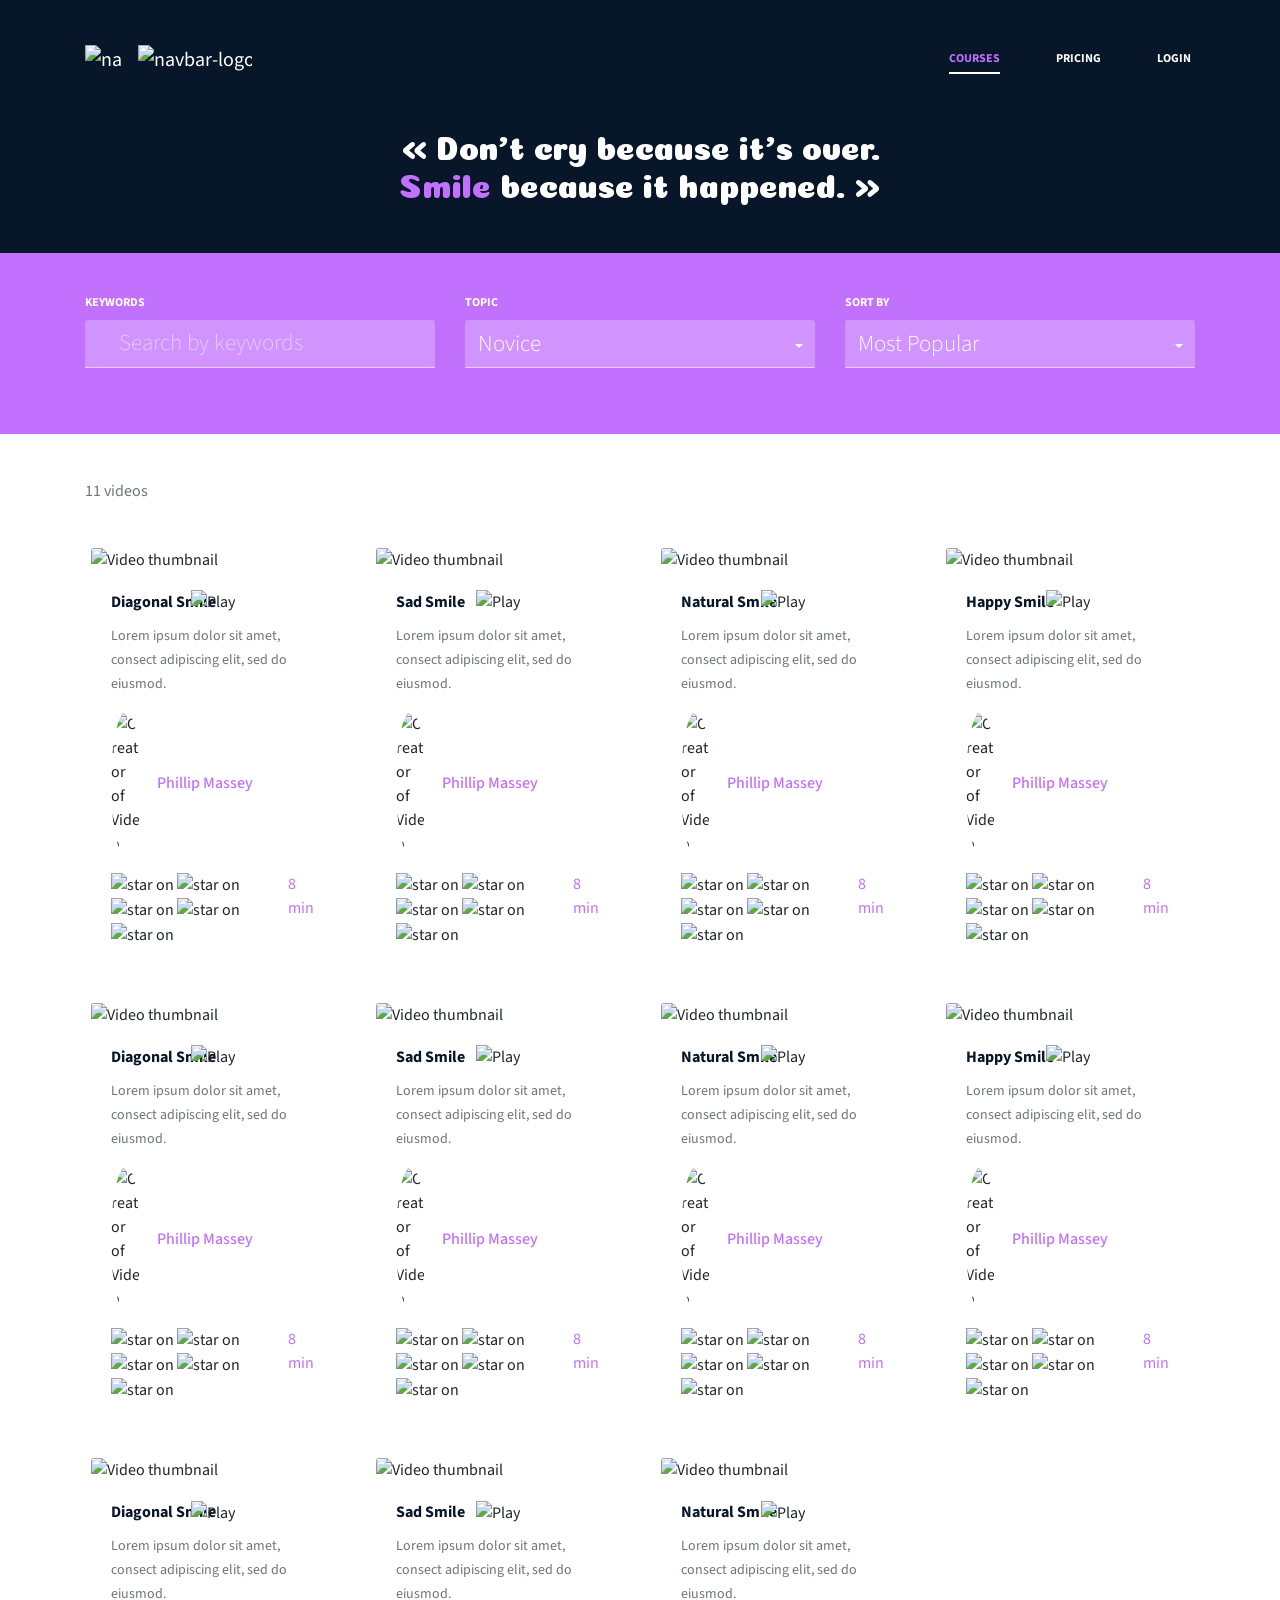
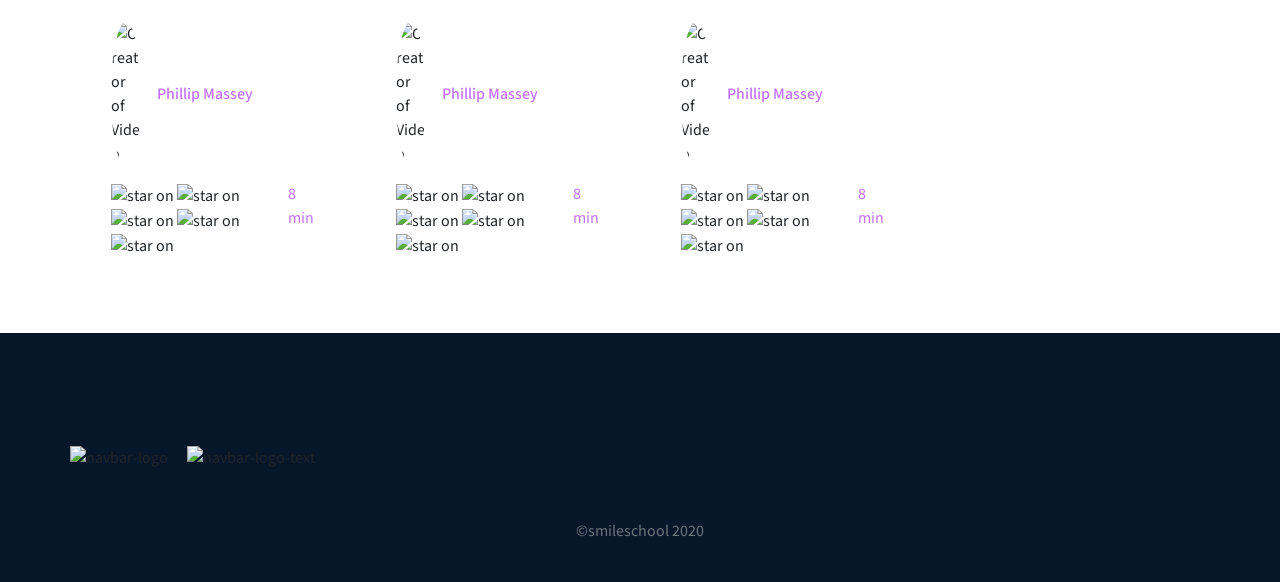
==== courses.html @ 881918d6 "linked scripts.js to the html" ====
<!DOCTYPE html>
<html lang="en">
  <head>
    <meta charset="UTF-8" />
    <meta name="viewport" content="width=device-width, initial-scale=1.0" />
    <title>holberton-smiling</title>
    <!-- Custom and Font Styles  -->
    <link rel="stylesheet" href="styles.css" />
    <link rel="stylesheet" href="font-style.css" />
    <link rel="icon" href="images/favicon.ico" type="image/x-icon" />
    <!-- Google Fonts -->
    <link
      href="https://fonts.googleapis.com/css?family=Source+Sans+Pro&display=swap"
      rel="stylesheet"
    />
    <link
      href="https://fonts.googleapis.com/css?family=Coiny&display=swap"
      rel="stylesheet"
    />

    <!-- Bootstrap -->
    <script
      src="https://code.jquery.com/jquery-3.4.1.min.js"
      integrity="sha256-CSXorXvZcTkaix6Yvo6HppcZGetbYMGWSFlBw8HfCJo="
      crossorigin="anonymous"
    ></script>

    <script
      src="https://cdnjs.cloudflare.com/ajax/libs/popper.js/1.12.9/umd/popper.min.js"
      integrity="sha384-ApNbgh9B+Y1QKtv3Rn7W3mgPxhU9K/ScQsAP7hUibX39j7fakFPskvXusvfa0b4Q"
      crossorigin="anonymous"
    ></script>
    <script
      src="https://stackpath.bootstrapcdn.com/bootstrap/4.4.1/js/bootstrap.min.js"
      integrity="sha384-wfSDF2E50Y2D1uUdj0O3uMBJnjuUD4Ih7YwaYd1iqfktj0Uod8GCExl3Og8ifwB6"
      crossorigin="anonymous"
    ></script>
    <script
      src="scripts.js"
    ></script>

    <link
      rel="stylesheet"
      href="https://stackpath.bootstrapcdn.com/bootstrap/4.4.1/css/bootstrap.min.css"
      integrity="sha384-Vkoo8x4CGsO3+Hhxv8T/Q5PaXtkKtu6ug5TOeNV6gBiFeWPGFN9MuhOf23Q9Ifjh"
      crossorigin="anonymous"
    />
  </head>
  <body class="body">
    <header class="header courses-header">
      <div class="container">
        <nav class="navbar navbar-expand-sm navbar-dark pt-4 px-0">
          <button
            class="navbar-toggler border-0 align-self-start mt-3"
            type="button"
            data-toggle="collapse"
            data-target="#navbarNav"
            aria-controls="navbarNav"
            aria-expanded="false"
            aria-label="Toggle navigation"
          >
            <span class="navbar-line1"></span>
            <span class="navbar-line2 my-1"></span>
            <span class="navbar-line3"></span>
          </button>
          <a
            class="navbar-brand mx-auto d-flex flex-column flex-sm-row align-items-center mt-3"
            href="homepage.html"
          >
            <img
              src="images/smile_off.png"
              alt="navbar-logo"
              width="37px"
              class="mr-4 mb-3 mb-sm-0 mr-sm-3 img-fluid"
            />
            <img
              src="images/logo.png"
              alt="navbar-logo-text"
              width="114px"
              class="mr-4 img-fluid"
            />
          </a>
          <div class="collapse navbar-collapse text-center mt-3" id="navbarNav">
            <ul class="navbar-nav ml-auto font-weight-bold">
              <li class="nav-item">
                <a class="nav-link text-white px-1" href="courses.html"
                  >COURSES</a
                >
              </li>
              <li class="nav-item px-0 px-sm-5 py-2 py-sm-0">
                <a class="nav-link text-white px-1" href="pricing.html"
                  >PRICING</a
                >
              </li>
              <li class="nav-item">
                <a class="nav-link text-white px-1" href="#">LOGIN</a>
              </li>
            </ul>
          </div>
        </nav>

        <section class="hero text-center text-white d-none d-sm-block">
          <h1 class="my-0">
            « Don’t cry because it’s over.<br /><span class="main-color"
              >Smile</span
            >
            because it happened. »
          </h1>
        </section>
      </div>
    </header>
    <main>
      <section class="section search">
        <div class="container">
          <div class="row py-4">
            <div class="col-12 col-sm-12 col-lg-4 box1">
              <span class="text-white font-weight-bold drop-down-title"
                >KEYWORDS</span
              >

              <div class="input-group mb-sm-4">
                <div class="input-group-prepend">
                  <span
                    class="input-group-text holberton_school-icon-search_1"
                  ></span>
                </div>
                <input
                  type="text"
                  class="form-control search-text-area"
                  aria-label="Default"
                  aria-describedby="inputGroup-sizing-default"
                  placeholder="Search by keywords"
                />
              </div>
            </div>
            <div class="col-12 col-sm-6 col-lg-4 box2">
              <span class="text-white font-weight-bold drop-down-title"
                >TOPIC</span
              >
              <div class="dropdown">
                <a
                  class="btn dropdown-toggle text-left"
                  href="#"
                  role="button"
                  id="dropdownMenuLink"
                  data-toggle="dropdown"
                  aria-haspopup="true"
                  aria-expanded="false"
                >
                  <span>Novice</span>
                </a>

                <div
                  class="dropdown-menu mt-0"
                  aria-labelledby="dropdownMenuLink"
                >
                  <a class="dropdown-item" href="#">Novice</a>
                  <a class="dropdown-item" href="#">Intermediate</a>
                  <a class="dropdown-item" href="#">Expert</a>
                </div>
              </div>
            </div>
            <div class="col-12 col-sm-6 col-lg-4 box3">
              <span class="text-white font-weight-bold drop-down-title"
                >SORT BY</span
              >
              <div class="dropdown">
                <a
                  class="btn dropdown-toggle text-left"
                  href="#"
                  role="button"
                  id="dropdownMenuLink"
                  data-toggle="dropdown"
                  aria-haspopup="true"
                  aria-expanded="false"
                >
                  <span>Most Popular</span>
                </a>

                <div
                  class="dropdown-menu mt-0"
                  aria-labelledby="dropdownMenuLink"
                >
                  <a class="dropdown-item" href="#">Most Popular</a>
                  <a class="dropdown-item" href="#">Most Recent</a>
                  <a class="dropdown-item" href="#">Most Viewed</a>
                </div>
              </div>
            </div>
          </div>
        </div>
      </section>
      <section class="section results">
        <div class="container">
          <div class="section-title">
            <span class="text-muted video-count">11 videos</span>
          </div>
          <div class="row">
            <div class="col-12 col-sm-4 col-lg-3 d-flex justify-content-center">
              <div class="card">
                <img
                  src="images/thumbnail_4.jpg"
                  class="card-img-top"
                  alt="Video thumbnail"
                />
                <div class="card-img-overlay text-center">
                  <img
                    src="images/play.png"
                    alt="Play"
                    width="64px"
                    class="align-self-center play-overlay"
                  />
                </div>
                <div class="card-body">
                  <h5 class="card-title font-weight-bold">Diagonal Smile</h5>
                  <p class="card-text text-muted">
                    Lorem ipsum dolor sit amet, consect adipiscing elit, sed do
                    eiusmod.
                  </p>
                  <div class="creator d-flex align-items-center">
                    <img
                      src="images/profile_1.jpg"
                      alt="Creator of
                      Video"
                      width="30px"
                      class="rounded-circle"
                    />
                    <h6 class="pl-3 m-0 main-color">Phillip Massey</h6>
                  </div>
                  <div class="info pt-3 d-flex justify-content-between">
                    <div class="rating">
                      <img
                        src="images/star_on.png"
                        alt="star on"
                        width="15px"
                      />
                      <img
                        src="images/star_on.png"
                        alt="star on"
                        width="15px"
                      />
                      <img
                        src="images/star_on.png"
                        alt="star on"
                        width="15px"
                      />
                      <img
                        src="images/star_on.png"
                        alt="star on"
                        width="15px"
                      />
                      <img
                        src="images/star_off.png"
                        alt="star on"
                        width="15px"
                      />
                    </div>
                    <span class="main-color">8 min</span>
                  </div>
                </div>
              </div>
            </div>
            <div class="col-12 col-sm-4 col-lg-3 d-flex justify-content-center">
              <div class="card">
                <img
                  src="images/thumbnail_3.jpg"
                  class="card-img-top"
                  alt="Video thumbnail"
                />
                <div class="card-img-overlay text-center">
                  <img
                    src="images/play.png"
                    alt="Play"
                    width="64px"
                    class="align-self-center play-overlay"
                  />
                </div>
                <div class="card-body">
                  <h5 class="card-title font-weight-bold">Sad Smile</h5>
                  <p class="card-text text-muted">
                    Lorem ipsum dolor sit amet, consect adipiscing elit, sed do
                    eiusmod.
                  </p>
                  <div class="creator d-flex align-items-center">
                    <img
                      src="images/profile_1.jpg"
                      alt="Creator of
                      Video"
                      width="30px"
                      class="rounded-circle"
                    />
                    <h6 class="pl-3 m-0 main-color">Phillip Massey</h6>
                  </div>
                  <div class="info pt-3 d-flex justify-content-between">
                    <div class="rating">
                      <img
                        src="images/star_on.png"
                        alt="star on"
                        width="15px"
                      />
                      <img
                        src="images/star_on.png"
                        alt="star on"
                        width="15px"
                      />
                      <img
                        src="images/star_on.png"
                        alt="star on"
                        width="15px"
                      />
                      <img
                        src="images/star_on.png"
                        alt="star on"
                        width="15px"
                      />
                      <img
                        src="images/star_off.png"
                        alt="star on"
                        width="15px"
                      />
                    </div>
                    <span class="main-color">8 min</span>
                  </div>
                </div>
              </div>
            </div>
            <div class="col-12 col-sm-4 col-lg-3 d-flex justify-content-center">
              <div class="card">
                <img
                  src="images/thumbnail_1.jpg"
                  class="card-img-top"
                  alt="Video thumbnail"
                />
                <div class="card-img-overlay text-center">
                  <img
                    src="images/play.png"
                    alt="Play"
                    width="64px"
                    class="align-self-center play-overlay"
                  />
                </div>
                <div class="card-body">
                  <h5 class="card-title font-weight-bold">Natural Smile</h5>
                  <p class="card-text text-muted">
                    Lorem ipsum dolor sit amet, consect adipiscing elit, sed do
                    eiusmod.
                  </p>
                  <div class="creator d-flex align-items-center">
                    <img
                      src="images/profile_1.jpg"
                      alt="Creator of
                      Video"
                      width="30px"
                      class="rounded-circle"
                    />
                    <h6 class="pl-3 m-0 main-color">Phillip Massey</h6>
                  </div>
                  <div class="info pt-3 d-flex justify-content-between">
                    <div class="rating">
                      <img
                        src="images/star_on.png"
                        alt="star on"
                        width="15px"
                      />
                      <img
                        src="images/star_on.png"
                        alt="star on"
                        width="15px"
                      />
                      <img
                        src="images/star_on.png"
                        alt="star on"
                        width="15px"
                      />
                      <img
                        src="images/star_on.png"
                        alt="star on"
                        width="15px"
                      />
                      <img
                        src="images/star_off.png"
                        alt="star on"
                        width="15px"
                      />
                    </div>
                    <span class="main-color">8 min</span>
                  </div>
                </div>
              </div>
            </div>
            <div class="col-12 col-sm-4 col-lg-3 d-flex justify-content-center">
              <div class="card">
                <img
                  src="images/thumbnail_2.jpg"
                  class="card-img-top"
                  alt="Video thumbnail"
                />
                <div class="card-img-overlay text-center">
                  <img
                    src="images/play.png"
                    alt="Play"
                    width="64px"
                    class="align-self-center play-overlay"
                  />
                </div>
                <div class="card-body">
                  <h5 class="card-title font-weight-bold">Happy Smile</h5>
                  <p class="card-text text-muted">
                    Lorem ipsum dolor sit amet, consect adipiscing elit, sed do
                    eiusmod.
                  </p>
                  <div class="creator d-flex align-items-center">
                    <img
                      src="images/profile_1.jpg"
                      alt="Creator of
                      Video"
                      width="30px"
                      class="rounded-circle"
                    />
                    <h6 class="pl-3 m-0 main-color">Phillip Massey</h6>
                  </div>
                  <div class="info pt-3 d-flex justify-content-between">
                    <div class="rating">
                      <img
                        src="images/star_on.png"
                        alt="star on"
                        width="15px"
                      />
                      <img
                        src="images/star_on.png"
                        alt="star on"
                        width="15px"
                      />
                      <img
                        src="images/star_on.png"
                        alt="star on"
                        width="15px"
                      />
                      <img
                        src="images/star_on.png"
                        alt="star on"
                        width="15px"
                      />
                      <img
                        src="images/star_off.png"
                        alt="star on"
                        width="15px"
                      />
                    </div>
                    <span class="main-color">8 min</span>
                  </div>
                </div>
              </div>
            </div>
            <div class="col-12 col-sm-4 col-lg-3 d-flex justify-content-center">
              <div class="card">
                <img
                  src="images/thumbnail_4.jpg"
                  class="card-img-top"
                  alt="Video thumbnail"
                />
                <div class="card-img-overlay text-center">
                  <img
                    src="images/play.png"
                    alt="Play"
                    width="64px"
                    class="align-self-center play-overlay"
                  />
                </div>
                <div class="card-body">
                  <h5 class="card-title font-weight-bold">Diagonal Smile</h5>
                  <p class="card-text text-muted">
                    Lorem ipsum dolor sit amet, consect adipiscing elit, sed do
                    eiusmod.
                  </p>
                  <div class="creator d-flex align-items-center">
                    <img
                      src="images/profile_1.jpg"
                      alt="Creator of
                      Video"
                      width="30px"
                      class="rounded-circle"
                    />
                    <h6 class="pl-3 m-0 main-color">Phillip Massey</h6>
                  </div>
                  <div class="info pt-3 d-flex justify-content-between">
                    <div class="rating">
                      <img
                        src="images/star_on.png"
                        alt="star on"
                        width="15px"
                      />
                      <img
                        src="images/star_on.png"
                        alt="star on"
                        width="15px"
                      />
                      <img
                        src="images/star_on.png"
                        alt="star on"
                        width="15px"
                      />
                      <img
                        src="images/star_on.png"
                        alt="star on"
                        width="15px"
                      />
                      <img
                        src="images/star_off.png"
                        alt="star on"
                        width="15px"
                      />
                    </div>
                    <span class="main-color">8 min</span>
                  </div>
                </div>
              </div>
            </div>
            <div class="col-12 col-sm-4 col-lg-3 d-flex justify-content-center">
              <div class="card">
                <img
                  src="images/thumbnail_3.jpg"
                  class="card-img-top"
                  alt="Video thumbnail"
                />
                <div class="card-img-overlay text-center">
                  <img
                    src="images/play.png"
                    alt="Play"
                    width="64px"
                    class="align-self-center play-overlay"
                  />
                </div>
                <div class="card-body">
                  <h5 class="card-title font-weight-bold">Sad Smile</h5>
                  <p class="card-text text-muted">
                    Lorem ipsum dolor sit amet, consect adipiscing elit, sed do
                    eiusmod.
                  </p>
                  <div class="creator d-flex align-items-center">
                    <img
                      src="images/profile_1.jpg"
                      alt="Creator of
                      Video"
                      width="30px"
                      class="rounded-circle"
                    />
                    <h6 class="pl-3 m-0 main-color">Phillip Massey</h6>
                  </div>
                  <div class="info pt-3 d-flex justify-content-between">
                    <div class="rating">
                      <img
                        src="images/star_on.png"
                        alt="star on"
                        width="15px"
                      />
                      <img
                        src="images/star_on.png"
                        alt="star on"
                        width="15px"
                      />
                      <img
                        src="images/star_on.png"
                        alt="star on"
                        width="15px"
                      />
                      <img
                        src="images/star_on.png"
                        alt="star on"
                        width="15px"
                      />
                      <img
                        src="images/star_off.png"
                        alt="star on"
                        width="15px"
                      />
                    </div>
                    <span class="main-color">8 min</span>
                  </div>
                </div>
              </div>
            </div>
            <div class="col-12 col-sm-4 col-lg-3 d-flex justify-content-center">
              <div class="card">
                <img
                  src="images/thumbnail_1.jpg"
                  class="card-img-top"
                  alt="Video thumbnail"
                />
                <div class="card-img-overlay text-center">
                  <img
                    src="images/play.png"
                    alt="Play"
                    width="64px"
                    class="align-self-center play-overlay"
                  />
                </div>
                <div class="card-body">
                  <h5 class="card-title font-weight-bold">Natural Smile</h5>
                  <p class="card-text text-muted">
                    Lorem ipsum dolor sit amet, consect adipiscing elit, sed do
                    eiusmod.
                  </p>
                  <div class="creator d-flex align-items-center">
                    <img
                      src="images/profile_1.jpg"
                      alt="Creator of
                      Video"
                      width="30px"
                      class="rounded-circle"
                    />
                    <h6 class="pl-3 m-0 main-color">Phillip Massey</h6>
                  </div>
                  <div class="info pt-3 d-flex justify-content-between">
                    <div class="rating">
                      <img
                        src="images/star_on.png"
                        alt="star on"
                        width="15px"
                      />
                      <img
                        src="images/star_on.png"
                        alt="star on"
                        width="15px"
                      />
                      <img
                        src="images/star_on.png"
                        alt="star on"
                        width="15px"
                      />
                      <img
                        src="images/star_on.png"
                        alt="star on"
                        width="15px"
                      />
                      <img
                        src="images/star_off.png"
                        alt="star on"
                        width="15px"
                      />
                    </div>
                    <span class="main-color">8 min</span>
                  </div>
                </div>
              </div>
            </div>
            <div class="col-12 col-sm-4 col-lg-3 d-flex justify-content-center">
              <div class="card">
                <img
                  src="images/thumbnail_2.jpg"
                  class="card-img-top"
                  alt="Video thumbnail"
                />
                <div class="card-img-overlay text-center">
                  <img
                    src="images/play.png"
                    alt="Play"
                    width="64px"
                    class="align-self-center play-overlay"
                  />
                </div>
                <div class="card-body">
                  <h5 class="card-title font-weight-bold">Happy Smile</h5>
                  <p class="card-text text-muted">
                    Lorem ipsum dolor sit amet, consect adipiscing elit, sed do
                    eiusmod.
                  </p>
                  <div class="creator d-flex align-items-center">
                    <img
                      src="images/profile_1.jpg"
                      alt="Creator of
                      Video"
                      width="30px"
                      class="rounded-circle"
                    />
                    <h6 class="pl-3 m-0 main-color">Phillip Massey</h6>
                  </div>
                  <div class="info pt-3 d-flex justify-content-between">
                    <div class="rating">
                      <img
                        src="images/star_on.png"
                        alt="star on"
                        width="15px"
                      />
                      <img
                        src="images/star_on.png"
                        alt="star on"
                        width="15px"
                      />
                      <img
                        src="images/star_on.png"
                        alt="star on"
                        width="15px"
                      />
                      <img
                        src="images/star_on.png"
                        alt="star on"
                        width="15px"
                      />
                      <img
                        src="images/star_off.png"
                        alt="star on"
                        width="15px"
                      />
                    </div>
                    <span class="main-color">8 min</span>
                  </div>
                </div>
              </div>
            </div>
            <div class="col-12 col-sm-4 col-lg-3 d-flex justify-content-center">
              <div class="card">
                <img
                  src="images/thumbnail_4.jpg"
                  class="card-img-top"
                  alt="Video thumbnail"
                />
                <div class="card-img-overlay text-center">
                  <img
                    src="images/play.png"
                    alt="Play"
                    width="64px"
                    class="align-self-center play-overlay"
                  />
                </div>
                <div class="card-body">
                  <h5 class="card-title font-weight-bold">Diagonal Smile</h5>
                  <p class="card-text text-muted">
                    Lorem ipsum dolor sit amet, consect adipiscing elit, sed do
                    eiusmod.
                  </p>
                  <div class="creator d-flex align-items-center">
                    <img
                      src="images/profile_1.jpg"
                      alt="Creator of
                      Video"
                      width="30px"
                      class="rounded-circle"
                    />
                    <h6 class="pl-3 m-0 main-color">Phillip Massey</h6>
                  </div>
                  <div class="info pt-3 d-flex justify-content-between">
                    <div class="rating">
                      <img
                        src="images/star_on.png"
                        alt="star on"
                        width="15px"
                      />
                      <img
                        src="images/star_on.png"
                        alt="star on"
                        width="15px"
                      />
                      <img
                        src="images/star_on.png"
                        alt="star on"
                        width="15px"
                      />
                      <img
                        src="images/star_on.png"
                        alt="star on"
                        width="15px"
                      />
                      <img
                        src="images/star_off.png"
                        alt="star on"
                        width="15px"
                      />
                    </div>
                    <span class="main-color">8 min</span>
                  </div>
                </div>
              </div>
            </div>
            <div class="col-12 col-sm-4 col-lg-3 d-flex justify-content-center">
              <div class="card">
                <img
                  src="images/thumbnail_3.jpg"
                  class="card-img-top"
                  alt="Video thumbnail"
                />
                <div class="card-img-overlay text-center">
                  <img
                    src="images/play.png"
                    alt="Play"
                    width="64px"
                    class="align-self-center play-overlay"
                  />
                </div>
                <div class="card-body">
                  <h5 class="card-title font-weight-bold">Sad Smile</h5>
                  <p class="card-text text-muted">
                    Lorem ipsum dolor sit amet, consect adipiscing elit, sed do
                    eiusmod.
                  </p>
                  <div class="creator d-flex align-items-center">
                    <img
                      src="images/profile_1.jpg"
                      alt="Creator of
                      Video"
                      width="30px"
                      class="rounded-circle"
                    />
                    <h6 class="pl-3 m-0 main-color">Phillip Massey</h6>
                  </div>
                  <div class="info pt-3 d-flex justify-content-between">
                    <div class="rating">
                      <img
                        src="images/star_on.png"
                        alt="star on"
                        width="15px"
                      />
                      <img
                        src="images/star_on.png"
                        alt="star on"
                        width="15px"
                      />
                      <img
                        src="images/star_on.png"
                        alt="star on"
                        width="15px"
                      />
                      <img
                        src="images/star_on.png"
                        alt="star on"
                        width="15px"
                      />
                      <img
                        src="images/star_off.png"
                        alt="star on"
                        width="15px"
                      />
                    </div>
                    <span class="main-color">8 min</span>
                  </div>
                </div>
              </div>
            </div>
            <div class="col-12 col-sm-4 col-lg-3 d-flex justify-content-center">
              <div class="card">
                <img
                  src="images/thumbnail_1.jpg"
                  class="card-img-top"
                  alt="Video thumbnail"
                />
                <div class="card-img-overlay text-center">
                  <img
                    src="images/play.png"
                    alt="Play"
                    width="64px"
                    class="align-self-center play-overlay"
                  />
                </div>
                <div class="card-body">
                  <h5 class="card-title font-weight-bold">Natural Smile</h5>
                  <p class="card-text text-muted">
                    Lorem ipsum dolor sit amet, consect adipiscing elit, sed do
                    eiusmod.
                  </p>
                  <div class="creator d-flex align-items-center">
                    <img
                      src="images/profile_1.jpg"
                      alt="Creator of
                      Video"
                      width="30px"
                      class="rounded-circle"
                    />
                    <h6 class="pl-3 m-0 main-color">Phillip Massey</h6>
                  </div>
                  <div class="info pt-3 d-flex justify-content-between">
                    <div class="rating">
                      <img
                        src="images/star_on.png"
                        alt="star on"
                        width="15px"
                      />
                      <img
                        src="images/star_on.png"
                        alt="star on"
                        width="15px"
                      />
                      <img
                        src="images/star_on.png"
                        alt="star on"
                        width="15px"
                      />
                      <img
                        src="images/star_on.png"
                        alt="star on"
                        width="15px"
                      />
                      <img
                        src="images/star_off.png"
                        alt="star on"
                        width="15px"
                      />
                    </div>
                    <span class="main-color">8 min</span>
                  </div>
                </div>
              </div>
            </div>
          </div>
        </div>
      </section>
    </main>
    <footer class="footer d-flex align-items-center justify-content-center">
      <div class="container">
        <div class="row d-flex align-items-center flex-column flex-sm-row">
          <div
            class="col footer-item d-flex justify-content-center justify-content-sm-start"
          >
            <div class="footer-logo">
              <img
                src="images/smile_off.png"
                alt="navbar-logo"
                width="37px"
                class="mr-4 mb-3 mb-sm-0 mr-sm-3 img-fluid"
              />
              <img
                src="images/logo.png"
                alt="navbar-logo-text"
                width="114px"
                class="mr-4 img-fluid"
              />
            </div>
          </div>
          <div
            class="col d-flex align-items-end align-self-sm-end justify-content-center order-2 order-sm-0 footer-item"
          >
            <div class="trademark text-muted">
              <span>©smileschool 2020</span>
            </div>
          </div>
          <div
            class="col d-flex align-items-center align-items-sm-end justify-content-center justify-content-sm-end footer-item"
          >
            <div class="social">
              <ul class="social nav">
                <li class="social-item facebook-icon">
                  <a
                    href="https://www.facebook.com/HolbertonSchool/"
                    class="social-link"
                    aria-label="Facebook"
                    ><span class="holberton_school-icon-ic_facebook"></span
                  ></a>
                </li>
                <li class="social-item twitter-icon">
                  <a
                    href="https://twitter.com/holbertonschool"
                    class="social-link"
                    aria-label="Twitter"
                    ><span class="holberton_school-icon-ic_twitter"></span
                  ></a>
                </li>
                <li class="social-item instagram-icon">
                  <a
                    href="https://www.instagram.com/holbertonschool/"
                    class="social-link"
                    aria-label="Instagram"
                    ><span class="holberton_school-icon-ic_instagram"></span
                  ></a>
                </li>
              </ul>
            </div>
          </div>
        </div>
      </div>
    </footer>
  </body>
</html>
---- styles.css ----
:root {
  --main-color: #c271ff;
  --opacity-value: 0.9;
  --background-color: #071629;
  --font-family-1: "Source Sans Pro", sans-serif;
  --font-family-2: "Spin Cycle OT", sans-serif;
  --font-family-3: Coiny, sans-serif;
  --color-white: #ffffff;
  --nav-line-height: 2px;
  --pros-padding: 62px;
  --quotes-arrows-pad: 300px;
  --popular-arrows-x: -6vw;
  --smile-p-margin: 20px;
  --check-color: #82d24f;

  --faq-pad-inner: 8vw;
  --faq-pad-outer: 7vw;
}

/* General Styles  */

.body {
  font-family: var(--font-family-1);
}

.main-color {
  color: var(--main-color);
}

.section-header h2 {
  font-weight: 300;
}

.section-header span {
  font-weight: bold;
}

.btn:hover,
.btn:active {
  opacity: var(--opacity-value);
}

/* Header / Hero Styles */

.header {
  background-image: url("images/pic_1.jpg");
  background-color: var(--background-color);
  max-width: 100%;
  height: auto;
  background-position-x: center;
  background-size: cover;
  background-repeat: no-repeat;
  /* background-position: center; */
}

.header .navbar-line1 {
  background-color: var(--color-white);
  height: var(--nav-line-height);
  width: 20px;
  display: block;
}
.header .navbar-line2 {
  background-color: var(--color-white);
  height: var(--nav-line-height);
  width: 13px;
  display: block;
}
.header .navbar-line3 {
  background-color: var(--color-white);
  height: var(--nav-line-height);
  width: 18px;
  display: block;
}

.header .nav-link {
  font-size: 12px;
}

.header .nav-link:hover {
  color: var(--main-color) !important;
}

.header .nav-link:after {
  content: "";
  display: block;
  background-color: var(--color-white);
  width: 0;
  height: 2px;
  top: 4px;
  position: relative;
  transition: 180ms;
}

/* .header .nav-link:hover:after {
  width: 100%;
} */

.pricing-header .navbar-nav li:nth-child(2) a {
  color: var(--main-color) !important;
}

.pricing-header .navbar-nav li:nth-child(2) a:after {
  width: 100%;
}

.courses-header .navbar-nav li:nth-child(1) a {
  color: var(--main-color) !important;
}

.courses-header .navbar-nav li:nth-child(1) a:after {
  width: 100%;
}

.hero {
  margin-top: 155px;
}
.hero h1 {
  font-size: 120px;
}

.hero .list-group-item {
  background-color: transparent;
  border: 0;
  outline: none;
  color: #fff;
}

.btn.btn-smile {
  background-color: var(--main-color);
  width: 162px;
  height: 44px;
  font-size: 14px;
  border-radius: 22px;
  filter: drop-shadow(0px 2px 20px rgba(0, 0, 0, 0.5));
}

.hero-learn {
  font-size: 2rem;
  margin-top: 168px;
  margin-bottom: 0;
}
.hero-learn span {
  color: var(--main-color);
}

.pros h3 {
  font-size: 18px;
  font-weight: 900;
  line-height: 27px;
}

.pros img {
  width: 150px;
  border-radius: 75px;
}

.pros span {
  display: block;
  font-size: 1rem;
  font-style: italic;
  line-height: 24px;
}
.pros {
  padding-top: 87px;
  padding-bottom: 98px;
}

@media screen and (max-width: 767px) {
  .pro1,
  .pro2 {
    padding-bottom: 58px;
  }
}

@media screen and (max-width: 575px) {
  .hero h1 {
    font-size: 61px;
  }

  .pricing-header .navbar-nav li:nth-child(2) a:after {
    width: 0%;
  }

  .courses-header .navbar-nav li:nth-child(1) a:after {
    width: 0%;
  }
}

/* Quotes Section  */

.quotes {
  height: 392px;
  background-color: var(--main-color);
}

.quotes .carousel-item img {
  width: 160px;
  border-radius: 75px;
  margin-left: 10px;
}

.quote-text {
  padding-left: 53px;
}

.quotes .row [class*="col"] {
  padding-left: 0;
  padding-right: 0;
}

.quote-text p {
  font-size: 22px;
  line-height: 34px;
  margin-bottom: 22px;
}

.quote-text h4 {
  font-size: 22px;
}
.quote-text span {
  font-style: italic;
  font-size: 22px;
}

.carousel-control-prev img,
.carousel-control-next img {
  width: 30px;
}

.quotes .carousel-control-prev.arrow-left {
  padding-right: var(--quotes-arrows-pad);
}

.quotes .carousel-control-next.arrow-right {
  padding-left: var(--quotes-arrows-pad);
}

@media screen and (max-width: 991px) {
  .quotes .carousel-item img {
    margin-left: 80px;
  }
  .quote-text {
    padding-left: 43px;
  }
}

@media screen and (max-width: 767px) {
  .quotes .carousel-item img {
    margin-left: 40px;
  }
}

@media screen and (max-width: 575px) {
  :root {
    --arrow-move-y: 40%;
    --arrow-move-x: 13px;
  }
  .quotes {
    height: auto;
  }
  .quotes .carousel-item img {
    margin: 90px auto 0 auto;
    padding-bottom: 10px;
  }
  .quotes .carousel-item .quote-text {
    padding-bottom: 103px;
  }

  .quotes .carousel-control-prev.arrow-left {
    bottom: var(--arrow-move-y);
    left: var(--arrow-move-x);
  }

  .quotes .carousel-control-next.arrow-right {
    bottom: var(--arrow-move-y);
    right: var(--arrow-move-x);
  }

  .quote-text {
    padding: 0px;
    padding-top: 24px;
  }
}

.loader {
  border: 10px solid #f3f3f3;
  border-top: 10px solid #C271FF;
  border-radius: 50%;
  width: 80px;
  height: 80px;
  animation: spin 2s linear infinite;
  margin: auto;
}

@keyframes spin {
  0% { transform: rotate(0deg); }
  100% { transform: rotate(360deg); }
}


/* POPULAR SECTION  */

.popular {
  height: auto;
  background-color: var(--color-white);
}

.popular .section-header {
  padding-top: 87px;
  padding-bottom: 75px;
  color: var(--background-color);
}

.section .card {
  border: 0;
  width: 16rem;
}

.popular .card {
  padding-bottom: 87px;
}

.section .card-img-overlay {
  /* top: 25px; */
  top: 5%;
}
.section .card-title {
  font-size: 16px;
  line-height: 20px;
  color: var(--background-color);
}

.section .card-text {
  font-size: 14px;
  line-height: 24px;
}

.popular .carousel-control-prev,
.popular .carousel-control-next {
  width: 60px;
}

.popular .carousel-control-prev.arrow-left {
  left: var(--popular-arrows-x);
}

.popular .carousel-control-next.arrow-right {
  right: var(--popular-arrows-x);
}

@media screen and (max-width: 1280px) {
  :root {
    --popular-arrows-x: -4vw;
  }
  .section .card {
    width: 19vw;
  }
}

@media screen and (max-width: 1150px) {
  :root {
    --popular-arrows-x: -3vw;
  }
  .section .card-img-overlay {
    /* top: 25px; */
    top: 4%;
  }
  .section .card-img-overlay img {
    width: 35%;
  }
}

@media screen and (max-width: 991px) {
  :root {
    --popular-arrows-x: -3vw;
  }

  .section .card {
    width: 16rem;
  }
  .section .card-img-overlay img {
    width: 30%;
  }
  .section .card-img-overlay {
    /* top: 25px; */
    top: 5%;
  }
}

@media screen and (max-width: 767px) {
  :root {
    --popular-arrows-x: -6vw;
  }
  .section .card {
    width: 16rem;
  }
}

@media screen and (max-width: 575px) {
  :root {
    --popular-arrows-x: -15px;
  }
  .section .card-img-overlay img {
    width: 30%;
  }
  .section .card-img-overlay {
    /* top: 25px; */
    top: 5%;
  }
}

/* SMILES Section  */

.smiles {
  height: auto;
  background: var(--background-color);
}

.smiles .section-header {
  padding-top: 70px;
  padding-bottom: 58px;
}

.smiles .row h3 {
  font-size: 18px;
  margin-bottom: 13px;
  margin-top: 26px;
}

.smiles .row p {
  font-size: 14px;
  line-height: 26px;
  padding: 0;
  margin-bottom: 0px;
  margin-left: var(--smile-p-margin);
  margin-right: var(--smile-p-margin);
}
.smiles .row {
  padding-bottom: 85px;
}

.register-btn {
  padding-bottom: 52px;
}

@media screen and (max-width: 991px) {
  :root {
    --smile-p-margin: 5vw;
    --smile-padding: 60px;
  }
  .smile1,
  .smile2 {
    padding-bottom: 58px;
  }
  .row .smile1,
  .row .smile2,
  .row .smile3,
  .row .smile4 {
    padding-left: 0;
    padding-right: 0;
  }

  .row .smile1,
  .row .smile3 {
    padding-left: var(--smile-padding);
  }
  .row .smile2,
  .row .smile4 {
    padding-right: var(--smile-padding);
  }
}

@media screen and (max-width: 576px) {
  :root {
    --smile-p-margin: 20vw;
    --smile-padding: 0;
  }
  .smile1,
  .smile2,
  .smile3 {
    padding-bottom: 50px;
  }
}

/* Footer  */

.footer {
  background-color: var(--background-color);
  height: 249px;
}
.footer .container {
  height: 100%;
}

.footer .row {
  height: 100%;
}

.footer .footer-item {
  padding: 0;
}

.footer .social-item {
  font-size: 30px;
}
.footer .social-item a {
  color: var(--color-white);
  text-decoration: none;
}

.footer .twitter-icon {
  padding: 0 20px;
}

.footer .trademark {
  padding-bottom: 39px;
}

@media screen and (max-width: 991px) {
  .footer {
    padding-left: 40px;
    padding-right: 40px;
  }
}

@media screen and (max-width: 576px) {
  .footer {
    height: auto;
  }
  .footer .row {
    height: auto;
  }
  .footer .trademark {
    padding-bottom: 0;
  }
  .footer .row {
    padding-top: 50px;
    padding-bottom: 34px;
  }
  .footer .social.nav {
    padding: 0px;
  }
  .footer .social {
    padding: 45px 0;
  }
}

/* ==============================================================
==============================================================
============================================================== */
/* PRICING  */
/* ==============================================================
==============================================================
============================================================== */

/* HEADER SECTION */

.pricing-header {
  background-image: url(images/pic_2.jpg);
}

.pricing-header h1 {
  font-size: 2rem;
  line-height: 40px;
}

.pricing-header h2 {
  padding-top: 75px;
  padding-bottom: 55px;
  font-size: 60px;
}

.pricing-header .hero .smile-fig {
  max-width: 37px;
}
.pricing-header .title-fig {
  width: 200px;
}

@media screen and (max-width: 575px) {
  .pricing-header h1 {
    font-size: 24px;
  }
  .pricing-header .hero .smile-fig {
    max-width: 30px;
  }
  .pricing-header .title-fig {
    width: 150px;
  }
}

/* PRICING GRID  */

.prices-grid {
  padding-bottom: 38px;
}

.prices-grid .plan button {
  font-size: 14px;
  font-weight: 600;
  width: 162px;
  height: 44px;
}

.prices-grid .plan h3 {
  font-size: 44px;
  line-height: 50px;
  margin: 0;
  margin-top: 30px;
}

.prices-grid .plan span {
  font-size: 12px;
  line-height: 15px;
  margin: 0;
}

.prices-grid .table {
  table-layout: fixed;
  margin-bottom: 0;
}

.prices-grid .check-icon {
  font-size: 28px;
  color: var(--check-color);
}

.prices-grid .signal-logo {
  padding: 10px 0 5px 0;
}

.prices-grid .row {
  margin-bottom: 62px;
}

.prices-grid .table .prices-col-1,
.prices-grid .table .prices-col-2,
.prices-grid .table .prices-col-3 {
  vertical-align: middle;
}

@media screen and (min-width: 576px) {
  .prices-grid .table .prices-col-3 {
    padding-left: 30px;
  }
}

@media screen and (max-width: 575px) {
  .prices-grid .row {
    margin-bottom: 51px;
  }

  .prices-grid .table {
    table-layout: initial;
  }
  .prices-grid .pricing-table-title-1,
  .prices-grid .pricing-table-title-2 {
    font-size: 12px;
    padding: 0;
    padding-bottom: 30px;
  }
  .prices-grid .prices-col-1 {
    padding-right: 30px;
  }
  .prices-grid .prices-col-2 {
    padding-right: 50px;
  }
  .prices-grid .pricing-table-title-1 {
    padding-right: 36px;
  }
}

/* FAQ SECTION  */

.faq .section-header h2 {
  margin-top: 74px;
  font-size: 60px;
  font-weight: 300;
  color: var(--background-color);
}

.faq .question h3 {
  font-size: 1rem;
  line-height: 20px;
  margin-bottom: 30px;
  color: var(--background-color);
}

.faq .question p {
  font-size: 14px;
  line-height: 24px;
}

.faq .section-body {
  margin-top: 74px;
  margin-bottom: 127px;
}

.faq .section-body .row1 {
  padding-bottom: 74px;
}

.faq .section-body .col1 {
  padding-right: var(--faq-pad-inner);
  padding-left: var(--faq-pad-outer);
}

.faq .section-body .col2 {
  padding-left: var(--faq-pad-inner);
  padding-right: var(--faq-pad-outer);
}

@media screen and (min-width: 768px) and (max-width: 991px) {
  :root {
    --faq-pad-inner: 3vw;
    --faq-pad-outer: 9vw;
  }
}

@media screen and (max-width: 575px) {
  .faq .section-body .col1,
  .faq .section-body .col2 {
    padding: 0 4vw;
  }

  .faq .section-body .row1 {
    padding-bottom: 146px;
  }

  .faq .section-body .col2 {
    padding-top: 146px;
  }

  .faq .section-body {
    margin-bottom: 108px;
  }
}

/* ==============================================================
==============================================================
============================================================== */
/* COURSES  */

/* ==============================================================
==============================================================
============================================================== */

/* Header Section  */

.courses-header {
  background-image: url(images/pic_3.jpg);
  background-size: cover;
  background-position-y: -100px;
}

.courses-header h1 {
  font-size: 2rem;
  font-family: var(--font-family-3);
}

.courses-header .hero {
  margin-top: 37px;
  padding-bottom: 51px;
}

@media screen and (max-width: 1000px) {
  .courses-header {
    background-position-y: 0;
    background-size: initial;
    background-position-y: -100px;
  }
}

/* SEARCH SECTION  */

.search {
  background-color: var(--main-color);
  height: auto;
}

.search .input-group {
  height: 48px;
  border: 0px;
}

.search .input-group-prepend {
  margin-right: 0px;
}

.search .input-group-text {
  background-color: var(--color-white);
  border-right: 0;
  padding-right: 10px;
  border-style: none;
  border-radius: 3px 3px 0px 0px;
  border-bottom: 1px solid rgba(255, 255, 255, 0.5);
  background: rgba(255, 255, 255, 0.25);

  color: var(--color-white);
  font-size: 20px;
}

.search .form-control.search-text-area {
  height: 100%;
  border-style: none;
  border-radius: 3px 3px 0px 0px;
  border-bottom: 1px solid rgba(255, 255, 255, 0.5);
  background: rgba(255, 255, 255, 0.25);
  mix-blend-mode: normal;
  border-left: 0;

  color: var(--color-white);
}

.search .form-control.search-text-area::placeholder {
  color: var(--color-white);
  opacity: 0.5;
  font-weight: 300;
  font-size: 23px;
  transform: translateY(2px);
}

.search .form-control.search-text-area:focus {
  box-shadow: none;
}

.search .drop-down-title {
  font-size: 12px;
  line-height: 15px;
  margin-bottom: 10px;
  display: block;
}

.search .dropdown .btn {
  width: 100%;
  border-radius: 3px 3px 0px 0px;
  border-bottom: 1px solid rgba(255, 255, 255, 0.5);
  background: rgba(255, 255, 255, 0.25);
  mix-blend-mode: normal;
}

.search .dropdown .btn span {
  color: var(--color-white);
  font-weight: 300;
  font-size: 23px;
}
.search .dropdown .btn:after {
  color: var(--color-white);
  right: 12px;
  top: 50%;
  position: absolute;
}

.search .btn.focus,
.btn:focus {
  box-shadow: none !important;
}

.search .dropdown-menu {
  width: 100%;
}

.search .dropdown-menu .dropdown-item:hover {
  color: var(--main-color);
  background-color: white;
}

@media screen and (max-width: 575px) {
  .search .box1 .input-group {
    margin-bottom: 0;
  }

  .search .box2 {
    margin-top: 19px;
    margin-bottom: 19px;
  }
}

/* RESULTS SECTION  */
.results .section-title {
  font-size: 16px;
  line-height: 20px;
  margin-bottom: 29px;
}

.results .container {
  margin-top: 47px;
  margin-bottom: 37px;
}

.row [class*="col-"] {
  padding-top: 18px;
  padding-bottom: 18px;
}

@media screen and (min-width: 576px) and (max-width: 767px) {
  .results .card-img-overlay {
    top: 1vh;
  }
  .results .rating img {
    width: 12px;
  }

  .results .rating + span {
    display: block;
    padding-top: 30px;
  }
}

@media screen and (max-width: 575px) {
  .results .card-img-overlay {
    top: 5vh;
  }

  .results .card {
    width: 90vw;
  }
}
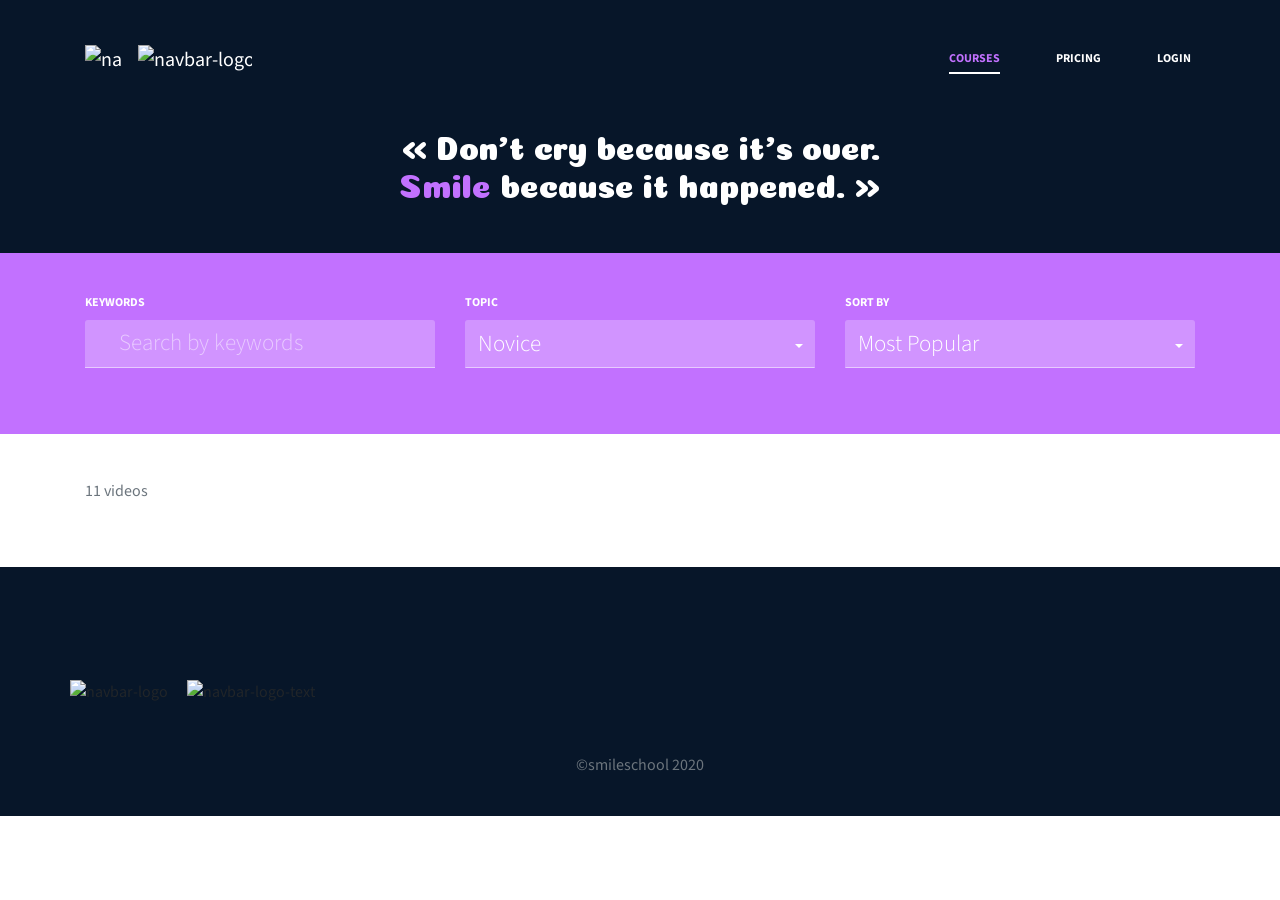
==== commit 80c57840: "removed static cards and added dynamic loading. Need to refind the subtitles and the drop downs func" ====
--- a/courses.html
+++ b/courses.html
@@ -137,12 +137,12 @@
               <span class="text-white font-weight-bold drop-down-title"
                 >TOPIC</span
               >
-              <div class="dropdown">
+              <div id="topic-dropdown-wrapper" class="dropdown">
                 <a
                   class="btn dropdown-toggle text-left"
                   href="#"
                   role="button"
-                  id="dropdownMenuLink"
+                  id="topic-dropdown"
                   data-toggle="dropdown"
                   aria-haspopup="true"
                   aria-expanded="false"
@@ -152,7 +152,7 @@
 
                 <div
                   class="dropdown-menu mt-0"
-                  aria-labelledby="dropdownMenuLink"
+                  aria-labelledby="topic-dropdown"
                 >
                   <a class="dropdown-item" href="#">Novice</a>
                   <a class="dropdown-item" href="#">Intermediate</a>
@@ -164,12 +164,12 @@
               <span class="text-white font-weight-bold drop-down-title"
                 >SORT BY</span
               >
-              <div class="dropdown">
+              <div id="sort-dropdown-wrapper" class="dropdown">
                 <a
                   class="btn dropdown-toggle text-left"
                   href="#"
                   role="button"
-                  id="dropdownMenuLink"
+                  id="sort-dropdown"
                   data-toggle="dropdown"
                   aria-haspopup="true"
                   aria-expanded="false"
@@ -179,7 +179,7 @@
 
                 <div
                   class="dropdown-menu mt-0"
-                  aria-labelledby="dropdownMenuLink"
+                  aria-labelledby="sort-dropdown"
                 >
                   <a class="dropdown-item" href="#">Most Popular</a>
                   <a class="dropdown-item" href="#">Most Recent</a>
@@ -192,714 +192,11 @@
       </section>
       <section class="section results">
         <div class="container">
+          <div class="loader"></div>
           <div class="section-title">
             <span class="text-muted video-count">11 videos</span>
           </div>
           <div class="row">
-            <div class="col-12 col-sm-4 col-lg-3 d-flex justify-content-center">
-              <div class="card">
-                <img
-                  src="images/thumbnail_4.jpg"
-                  class="card-img-top"
-                  alt="Video thumbnail"
-                />
-                <div class="card-img-overlay text-center">
-                  <img
-                    src="images/play.png"
-                    alt="Play"
-                    width="64px"
-                    class="align-self-center play-overlay"
-                  />
-                </div>
-                <div class="card-body">
-                  <h5 class="card-title font-weight-bold">Diagonal Smile</h5>
-                  <p class="card-text text-muted">
-                    Lorem ipsum dolor sit amet, consect adipiscing elit, sed do
-                    eiusmod.
-                  </p>
-                  <div class="creator d-flex align-items-center">
-                    <img
-                      src="images/profile_1.jpg"
-                      alt="Creator of
-                      Video"
-                      width="30px"
-                      class="rounded-circle"
-                    />
-                    <h6 class="pl-3 m-0 main-color">Phillip Massey</h6>
-                  </div>
-                  <div class="info pt-3 d-flex justify-content-between">
-                    <div class="rating">
-                      <img
-                        src="images/star_on.png"
-                        alt="star on"
-                        width="15px"
-                      />
-                      <img
-                        src="images/star_on.png"
-                        alt="star on"
-                        width="15px"
-                      />
-                      <img
-                        src="images/star_on.png"
-                        alt="star on"
-                        width="15px"
-                      />
-                      <img
-                        src="images/star_on.png"
-                        alt="star on"
-                        width="15px"
-                      />
-                      <img
-                        src="images/star_off.png"
-                        alt="star on"
-                        width="15px"
-                      />
-                    </div>
-                    <span class="main-color">8 min</span>
-                  </div>
-                </div>
-              </div>
-            </div>
-            <div class="col-12 col-sm-4 col-lg-3 d-flex justify-content-center">
-              <div class="card">
-                <img
-                  src="images/thumbnail_3.jpg"
-                  class="card-img-top"
-                  alt="Video thumbnail"
-                />
-                <div class="card-img-overlay text-center">
-                  <img
-                    src="images/play.png"
-                    alt="Play"
-                    width="64px"
-                    class="align-self-center play-overlay"
-                  />
-                </div>
-                <div class="card-body">
-                  <h5 class="card-title font-weight-bold">Sad Smile</h5>
-                  <p class="card-text text-muted">
-                    Lorem ipsum dolor sit amet, consect adipiscing elit, sed do
-                    eiusmod.
-                  </p>
-                  <div class="creator d-flex align-items-center">
-                    <img
-                      src="images/profile_1.jpg"
-                      alt="Creator of
-                      Video"
-                      width="30px"
-                      class="rounded-circle"
-                    />
-                    <h6 class="pl-3 m-0 main-color">Phillip Massey</h6>
-                  </div>
-                  <div class="info pt-3 d-flex justify-content-between">
-                    <div class="rating">
-                      <img
-                        src="images/star_on.png"
-                        alt="star on"
-                        width="15px"
-                      />
-                      <img
-                        src="images/star_on.png"
-                        alt="star on"
-                        width="15px"
-                      />
-                      <img
-                        src="images/star_on.png"
-                        alt="star on"
-                        width="15px"
-                      />
-                      <img
-                        src="images/star_on.png"
-                        alt="star on"
-                        width="15px"
-                      />
-                      <img
-                        src="images/star_off.png"
-                        alt="star on"
-                        width="15px"
-                      />
-                    </div>
-                    <span class="main-color">8 min</span>
-                  </div>
-                </div>
-              </div>
-            </div>
-            <div class="col-12 col-sm-4 col-lg-3 d-flex justify-content-center">
-              <div class="card">
-                <img
-                  src="images/thumbnail_1.jpg"
-                  class="card-img-top"
-                  alt="Video thumbnail"
-                />
-                <div class="card-img-overlay text-center">
-                  <img
-                    src="images/play.png"
-                    alt="Play"
-                    width="64px"
-                    class="align-self-center play-overlay"
-                  />
-                </div>
-                <div class="card-body">
-                  <h5 class="card-title font-weight-bold">Natural Smile</h5>
-                  <p class="card-text text-muted">
-                    Lorem ipsum dolor sit amet, consect adipiscing elit, sed do
-                    eiusmod.
-                  </p>
-                  <div class="creator d-flex align-items-center">
-                    <img
-                      src="images/profile_1.jpg"
-                      alt="Creator of
-                      Video"
-                      width="30px"
-                      class="rounded-circle"
-                    />
-                    <h6 class="pl-3 m-0 main-color">Phillip Massey</h6>
-                  </div>
-                  <div class="info pt-3 d-flex justify-content-between">
-                    <div class="rating">
-                      <img
-                        src="images/star_on.png"
-                        alt="star on"
-                        width="15px"
-                      />
-                      <img
-                        src="images/star_on.png"
-                        alt="star on"
-                        width="15px"
-                      />
-                      <img
-                        src="images/star_on.png"
-                        alt="star on"
-                        width="15px"
-                      />
-                      <img
-                        src="images/star_on.png"
-                        alt="star on"
-                        width="15px"
-                      />
-                      <img
-                        src="images/star_off.png"
-                        alt="star on"
-                        width="15px"
-                      />
-                    </div>
-                    <span class="main-color">8 min</span>
-                  </div>
-                </div>
-              </div>
-            </div>
-            <div class="col-12 col-sm-4 col-lg-3 d-flex justify-content-center">
-              <div class="card">
-                <img
-                  src="images/thumbnail_2.jpg"
-                  class="card-img-top"
-                  alt="Video thumbnail"
-                />
-                <div class="card-img-overlay text-center">
-                  <img
-                    src="images/play.png"
-                    alt="Play"
-                    width="64px"
-                    class="align-self-center play-overlay"
-                  />
-                </div>
-                <div class="card-body">
-                  <h5 class="card-title font-weight-bold">Happy Smile</h5>
-                  <p class="card-text text-muted">
-                    Lorem ipsum dolor sit amet, consect adipiscing elit, sed do
-                    eiusmod.
-                  </p>
-                  <div class="creator d-flex align-items-center">
-                    <img
-                      src="images/profile_1.jpg"
-                      alt="Creator of
-                      Video"
-                      width="30px"
-                      class="rounded-circle"
-                    />
-                    <h6 class="pl-3 m-0 main-color">Phillip Massey</h6>
-                  </div>
-                  <div class="info pt-3 d-flex justify-content-between">
-                    <div class="rating">
-                      <img
-                        src="images/star_on.png"
-                        alt="star on"
-                        width="15px"
-                      />
-                      <img
-                        src="images/star_on.png"
-                        alt="star on"
-                        width="15px"
-                      />
-                      <img
-                        src="images/star_on.png"
-                        alt="star on"
-                        width="15px"
-                      />
-                      <img
-                        src="images/star_on.png"
-                        alt="star on"
-                        width="15px"
-                      />
-                      <img
-                        src="images/star_off.png"
-                        alt="star on"
-                        width="15px"
-                      />
-                    </div>
-                    <span class="main-color">8 min</span>
-                  </div>
-                </div>
-              </div>
-            </div>
-            <div class="col-12 col-sm-4 col-lg-3 d-flex justify-content-center">
-              <div class="card">
-                <img
-                  src="images/thumbnail_4.jpg"
-                  class="card-img-top"
-                  alt="Video thumbnail"
-                />
-                <div class="card-img-overlay text-center">
-                  <img
-                    src="images/play.png"
-                    alt="Play"
-                    width="64px"
-                    class="align-self-center play-overlay"
-                  />
-                </div>
-                <div class="card-body">
-                  <h5 class="card-title font-weight-bold">Diagonal Smile</h5>
-                  <p class="card-text text-muted">
-                    Lorem ipsum dolor sit amet, consect adipiscing elit, sed do
-                    eiusmod.
-                  </p>
-                  <div class="creator d-flex align-items-center">
-                    <img
-                      src="images/profile_1.jpg"
-                      alt="Creator of
-                      Video"
-                      width="30px"
-                      class="rounded-circle"
-                    />
-                    <h6 class="pl-3 m-0 main-color">Phillip Massey</h6>
-                  </div>
-                  <div class="info pt-3 d-flex justify-content-between">
-                    <div class="rating">
-                      <img
-                        src="images/star_on.png"
-                        alt="star on"
-                        width="15px"
-                      />
-                      <img
-                        src="images/star_on.png"
-                        alt="star on"
-                        width="15px"
-                      />
-                      <img
-                        src="images/star_on.png"
-                        alt="star on"
-                        width="15px"
-                      />
-                      <img
-                        src="images/star_on.png"
-                        alt="star on"
-                        width="15px"
-                      />
-                      <img
-                        src="images/star_off.png"
-                        alt="star on"
-                        width="15px"
-                      />
-                    </div>
-                    <span class="main-color">8 min</span>
-                  </div>
-                </div>
-              </div>
-            </div>
-            <div class="col-12 col-sm-4 col-lg-3 d-flex justify-content-center">
-              <div class="card">
-                <img
-                  src="images/thumbnail_3.jpg"
-                  class="card-img-top"
-                  alt="Video thumbnail"
-                />
-                <div class="card-img-overlay text-center">
-                  <img
-                    src="images/play.png"
-                    alt="Play"
-                    width="64px"
-                    class="align-self-center play-overlay"
-                  />
-                </div>
-                <div class="card-body">
-                  <h5 class="card-title font-weight-bold">Sad Smile</h5>
-                  <p class="card-text text-muted">
-                    Lorem ipsum dolor sit amet, consect adipiscing elit, sed do
-                    eiusmod.
-                  </p>
-                  <div class="creator d-flex align-items-center">
-                    <img
-                      src="images/profile_1.jpg"
-                      alt="Creator of
-                      Video"
-                      width="30px"
-                      class="rounded-circle"
-                    />
-                    <h6 class="pl-3 m-0 main-color">Phillip Massey</h6>
-                  </div>
-                  <div class="info pt-3 d-flex justify-content-between">
-                    <div class="rating">
-                      <img
-                        src="images/star_on.png"
-                        alt="star on"
-                        width="15px"
-                      />
-                      <img
-                        src="images/star_on.png"
-                        alt="star on"
-                        width="15px"
-                      />
-                      <img
-                        src="images/star_on.png"
-                        alt="star on"
-                        width="15px"
-                      />
-                      <img
-                        src="images/star_on.png"
-                        alt="star on"
-                        width="15px"
-                      />
-                      <img
-                        src="images/star_off.png"
-                        alt="star on"
-                        width="15px"
-                      />
-                    </div>
-                    <span class="main-color">8 min</span>
-                  </div>
-                </div>
-              </div>
-            </div>
-            <div class="col-12 col-sm-4 col-lg-3 d-flex justify-content-center">
-              <div class="card">
-                <img
-                  src="images/thumbnail_1.jpg"
-                  class="card-img-top"
-                  alt="Video thumbnail"
-                />
-                <div class="card-img-overlay text-center">
-                  <img
-                    src="images/play.png"
-                    alt="Play"
-                    width="64px"
-                    class="align-self-center play-overlay"
-                  />
-                </div>
-                <div class="card-body">
-                  <h5 class="card-title font-weight-bold">Natural Smile</h5>
-                  <p class="card-text text-muted">
-                    Lorem ipsum dolor sit amet, consect adipiscing elit, sed do
-                    eiusmod.
-                  </p>
-                  <div class="creator d-flex align-items-center">
-                    <img
-                      src="images/profile_1.jpg"
-                      alt="Creator of
-                      Video"
-                      width="30px"
-                      class="rounded-circle"
-                    />
-                    <h6 class="pl-3 m-0 main-color">Phillip Massey</h6>
-                  </div>
-                  <div class="info pt-3 d-flex justify-content-between">
-                    <div class="rating">
-                      <img
-                        src="images/star_on.png"
-                        alt="star on"
-                        width="15px"
-                      />
-                      <img
-                        src="images/star_on.png"
-                        alt="star on"
-                        width="15px"
-                      />
-                      <img
-                        src="images/star_on.png"
-                        alt="star on"
-                        width="15px"
-                      />
-                      <img
-                        src="images/star_on.png"
-                        alt="star on"
-                        width="15px"
-                      />
-                      <img
-                        src="images/star_off.png"
-                        alt="star on"
-                        width="15px"
-                      />
-                    </div>
-                    <span class="main-color">8 min</span>
-                  </div>
-                </div>
-              </div>
-            </div>
-            <div class="col-12 col-sm-4 col-lg-3 d-flex justify-content-center">
-              <div class="card">
-                <img
-                  src="images/thumbnail_2.jpg"
-                  class="card-img-top"
-                  alt="Video thumbnail"
-                />
-                <div class="card-img-overlay text-center">
-                  <img
-                    src="images/play.png"
-                    alt="Play"
-                    width="64px"
-                    class="align-self-center play-overlay"
-                  />
-                </div>
-                <div class="card-body">
-                  <h5 class="card-title font-weight-bold">Happy Smile</h5>
-                  <p class="card-text text-muted">
-                    Lorem ipsum dolor sit amet, consect adipiscing elit, sed do
-                    eiusmod.
-                  </p>
-                  <div class="creator d-flex align-items-center">
-                    <img
-                      src="images/profile_1.jpg"
-                      alt="Creator of
-                      Video"
-                      width="30px"
-                      class="rounded-circle"
-                    />
-                    <h6 class="pl-3 m-0 main-color">Phillip Massey</h6>
-                  </div>
-                  <div class="info pt-3 d-flex justify-content-between">
-                    <div class="rating">
-                      <img
-                        src="images/star_on.png"
-                        alt="star on"
-                        width="15px"
-                      />
-                      <img
-                        src="images/star_on.png"
-                        alt="star on"
-                        width="15px"
-                      />
-                      <img
-                        src="images/star_on.png"
-                        alt="star on"
-                        width="15px"
-                      />
-                      <img
-                        src="images/star_on.png"
-                        alt="star on"
-                        width="15px"
-                      />
-                      <img
-                        src="images/star_off.png"
-                        alt="star on"
-                        width="15px"
-                      />
-                    </div>
-                    <span class="main-color">8 min</span>
-                  </div>
-                </div>
-              </div>
-            </div>
-            <div class="col-12 col-sm-4 col-lg-3 d-flex justify-content-center">
-              <div class="card">
-                <img
-                  src="images/thumbnail_4.jpg"
-                  class="card-img-top"
-                  alt="Video thumbnail"
-                />
-                <div class="card-img-overlay text-center">
-                  <img
-                    src="images/play.png"
-                    alt="Play"
-                    width="64px"
-                    class="align-self-center play-overlay"
-                  />
-                </div>
-                <div class="card-body">
-                  <h5 class="card-title font-weight-bold">Diagonal Smile</h5>
-                  <p class="card-text text-muted">
-                    Lorem ipsum dolor sit amet, consect adipiscing elit, sed do
-                    eiusmod.
-                  </p>
-                  <div class="creator d-flex align-items-center">
-                    <img
-                      src="images/profile_1.jpg"
-                      alt="Creator of
-                      Video"
-                      width="30px"
-                      class="rounded-circle"
-                    />
-                    <h6 class="pl-3 m-0 main-color">Phillip Massey</h6>
-                  </div>
-                  <div class="info pt-3 d-flex justify-content-between">
-                    <div class="rating">
-                      <img
-                        src="images/star_on.png"
-                        alt="star on"
-                        width="15px"
-                      />
-                      <img
-                        src="images/star_on.png"
-                        alt="star on"
-                        width="15px"
-                      />
-                      <img
-                        src="images/star_on.png"
-                        alt="star on"
-                        width="15px"
-                      />
-                      <img
-                        src="images/star_on.png"
-                        alt="star on"
-                        width="15px"
-                      />
-                      <img
-                        src="images/star_off.png"
-                        alt="star on"
-                        width="15px"
-                      />
-                    </div>
-                    <span class="main-color">8 min</span>
-                  </div>
-                </div>
-              </div>
-            </div>
-            <div class="col-12 col-sm-4 col-lg-3 d-flex justify-content-center">
-              <div class="card">
-                <img
-                  src="images/thumbnail_3.jpg"
-                  class="card-img-top"
-                  alt="Video thumbnail"
-                />
-                <div class="card-img-overlay text-center">
-                  <img
-                    src="images/play.png"
-                    alt="Play"
-                    width="64px"
-                    class="align-self-center play-overlay"
-                  />
-                </div>
-                <div class="card-body">
-                  <h5 class="card-title font-weight-bold">Sad Smile</h5>
-                  <p class="card-text text-muted">
-                    Lorem ipsum dolor sit amet, consect adipiscing elit, sed do
-                    eiusmod.
-                  </p>
-                  <div class="creator d-flex align-items-center">
-                    <img
-                      src="images/profile_1.jpg"
-                      alt="Creator of
-                      Video"
-                      width="30px"
-                      class="rounded-circle"
-                    />
-                    <h6 class="pl-3 m-0 main-color">Phillip Massey</h6>
-                  </div>
-                  <div class="info pt-3 d-flex justify-content-between">
-                    <div class="rating">
-                      <img
-                        src="images/star_on.png"
-                        alt="star on"
-                        width="15px"
-                      />
-                      <img
-                        src="images/star_on.png"
-                        alt="star on"
-                        width="15px"
-                      />
-                      <img
-                        src="images/star_on.png"
-                        alt="star on"
-                        width="15px"
-                      />
-                      <img
-                        src="images/star_on.png"
-                        alt="star on"
-                        width="15px"
-                      />
-                      <img
-                        src="images/star_off.png"
-                        alt="star on"
-                        width="15px"
-                      />
-                    </div>
-                    <span class="main-color">8 min</span>
-                  </div>
-                </div>
-              </div>
-            </div>
-            <div class="col-12 col-sm-4 col-lg-3 d-flex justify-content-center">
-              <div class="card">
-                <img
-                  src="images/thumbnail_1.jpg"
-                  class="card-img-top"
-                  alt="Video thumbnail"
-                />
-                <div class="card-img-overlay text-center">
-                  <img
-                    src="images/play.png"
-                    alt="Play"
-                    width="64px"
-                    class="align-self-center play-overlay"
-                  />
-                </div>
-                <div class="card-body">
-                  <h5 class="card-title font-weight-bold">Natural Smile</h5>
-                  <p class="card-text text-muted">
-                    Lorem ipsum dolor sit amet, consect adipiscing elit, sed do
-                    eiusmod.
-                  </p>
-                  <div class="creator d-flex align-items-center">
-                    <img
-                      src="images/profile_1.jpg"
-                      alt="Creator of
-                      Video"
-                      width="30px"
-                      class="rounded-circle"
-                    />
-                    <h6 class="pl-3 m-0 main-color">Phillip Massey</h6>
-                  </div>
-                  <div class="info pt-3 d-flex justify-content-between">
-                    <div class="rating">
-                      <img
-                        src="images/star_on.png"
-                        alt="star on"
-                        width="15px"
-                      />
-                      <img
-                        src="images/star_on.png"
-                        alt="star on"
-                        width="15px"
-                      />
-                      <img
-                        src="images/star_on.png"
-                        alt="star on"
-                        width="15px"
-                      />
-                      <img
-                        src="images/star_on.png"
-                        alt="star on"
-                        width="15px"
-                      />
-                      <img
-                        src="images/star_off.png"
-                        alt="star on"
-                        width="15px"
-                      />
-                    </div>
-                    <span class="main-color">8 min</span>
-                  </div>
-                </div>
-              </div>
-            </div>
           </div>
         </div>
       </section>
